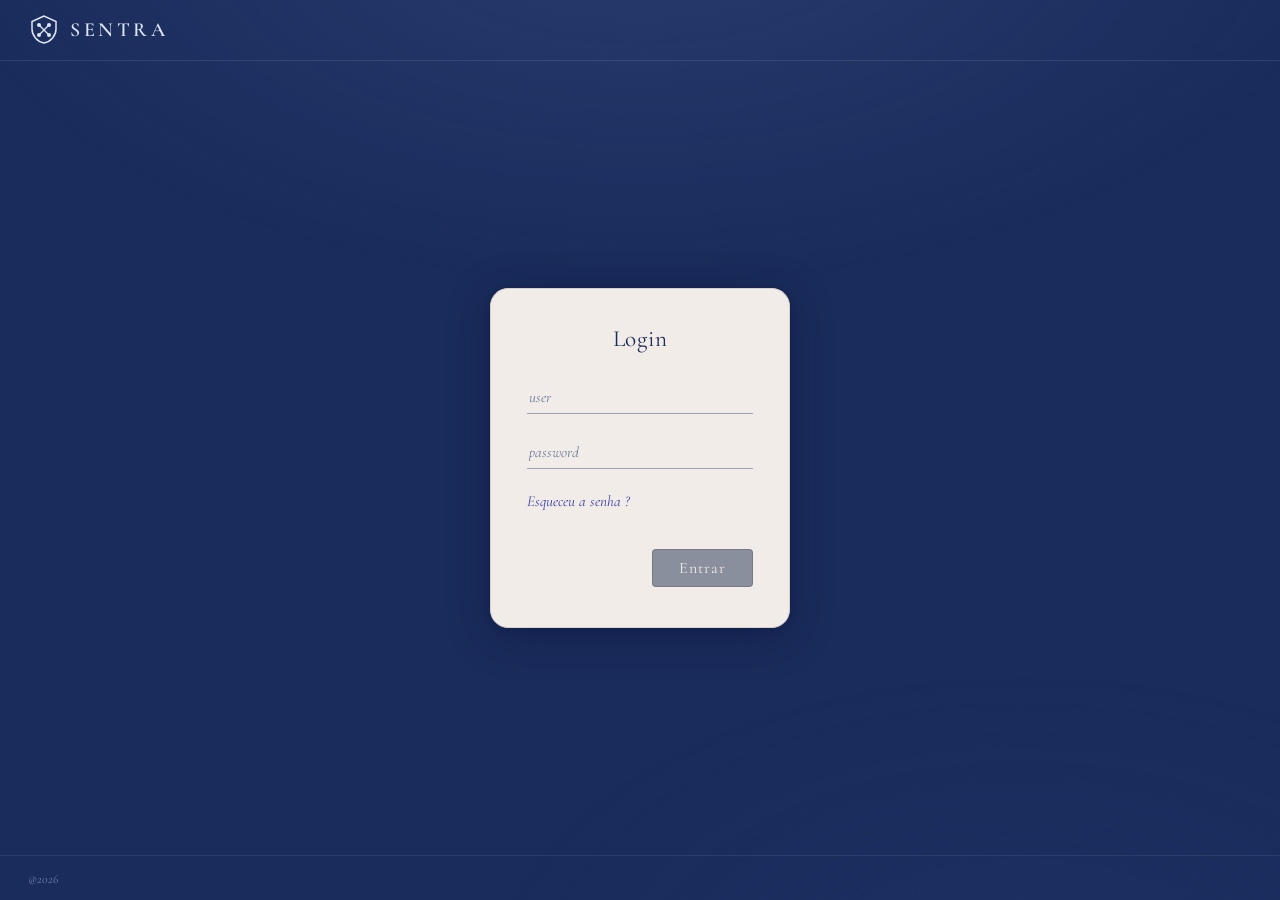
==== src/admin/interface/web/static/index.html @ a39370e8 "fix front wiring" ====
<!DOCTYPE html>
<html lang="pt-BR">
<head>
  <meta charset="UTF-8" />
  <meta name="viewport" content="width=device-width, initial-scale=1.0" />
  <title>SENTRA – Login</title>
  <link rel="stylesheet" href="css/style.css" />
</head>
<body>

  <header>
    <svg class="logo-icon" viewBox="0 0 32 32" fill="none" xmlns="http://www.w3.org/2000/svg">
      <path d="M16 2L4 7.5V15c0 6.5 5.1 12.6 12 14 6.9-1.4 12-7.5 12-14V7.5L16 2z"
            fill="none" stroke="#dce4f5" stroke-width="1.5"/>
      <line x1="11" y1="11" x2="21" y2="21" stroke="#dce4f5" stroke-width="1.4" stroke-linecap="round"/>
      <line x1="21" y1="11" x2="11" y2="21" stroke="#dce4f5" stroke-width="1.4" stroke-linecap="round"/>
      <circle cx="11" cy="11" r="2" fill="#dce4f5"/>
      <circle cx="21" cy="11" r="2" fill="#dce4f5"/>
      <circle cx="11" cy="21" r="2" fill="#dce4f5"/>
      <circle cx="21" cy="21" r="2" fill="#dce4f5"/>
    </svg>
    <span class="logo-text">Sentra</span>
  </header>

  <main>
    <div class="card">
      <h1 class="card-title">Login</h1>

      <div class="field">
        <input
          type="text"
          id="login-user"
          placeholder="user"
          autocomplete="username"
        />
      </div>

      <div class="field">
        <input
          type="password"
          id="login-pass"
          placeholder="password"
          autocomplete="current-password"
        />
      </div>

      <div class="link-row">
        <a href="forgot-password.html">Esqueceu a senha ?</a>
      </div>

      <p class="msg" id="login-msg"></p>

      <button class="btn" onclick="handleLogin()">Entrar</button>
    </div>
  </main>

  <footer>
    <span>@2026</span>
  </footer>

  <script src="js/login.js"></script>
</body>
</html>
---- src/admin/interface/web/static/css/style.css ----
/* ============================================================
   SENTRA – Estilos Globais de Autenticação
   ============================================================ */

@import url('https://fonts.googleapis.com/css2?family=Cormorant+Garamond:ital,wght@0,300;0,400;0,500;0,600;1,300;1,400&display=swap');

/* ── Variáveis ── */
:root {
  --navy:        #1a2c5b;
  --navy-dark:   #152348;
  --card-bg:     #f2ece8;
  --card-border: #d8cfc9;
  --text-main:   #1a2c5b;
  --text-muted:  #6b7a9a;
  --text-link:   #3a3fa8;
  --input-line:  #9aa3bb;
  --btn-bg:      #8a8f9e;
  --btn-hover:   #6b7080;
  --btn-text:    #f2ece8;
  --error:       #b94040;
  --success:     #3a7a50;
}

/* ── Reset ── */
*,
*::before,
*::after {
  box-sizing: border-box;
  margin: 0;
  padding: 0;
}

/* ── Body ── */
body {
  font-family: 'Cormorant Garamond', Georgia, serif;
  background-color: var(--navy);
  min-height: 100vh;
  display: flex;
  flex-direction: column;
  overflow: hidden;
}

body::before {
  content: '';
  position: fixed;
  inset: 0;
  background-image:
    radial-gradient(ellipse 80% 60% at 50% -10%, rgba(100,130,200,0.18) 0%, transparent 70%),
    radial-gradient(ellipse 60% 50% at 80% 110%, rgba(30,60,120,0.25) 0%, transparent 70%);
  pointer-events: none;
  z-index: 0;
}

/* ── Header ── */
header {
  position: relative;
  z-index: 10;
  display: flex;
  align-items: center;
  gap: 10px;
  padding: 14px 28px;
  border-bottom: 1px solid rgba(255, 255, 255, 0.10);
}

.logo-icon {
  width: 32px;
  height: 32px;
}

.logo-text {
  font-family: 'Cormorant Garamond', serif;
  font-weight: 600;
  font-size: 1.25rem;
  letter-spacing: 0.18em;
  color: #dce4f5;
  text-transform: uppercase;
}

/* ── Main ── */
main {
  position: relative;
  z-index: 10;
  flex: 1;
  display: flex;
  align-items: center;
  justify-content: center;
  padding: 40px 20px;
}

/* ── Card ── */
.card {
  background: var(--card-bg);
  border: 1px solid var(--card-border);
  border-radius: 18px;
  padding: 36px 36px 40px;
  width: 100%;
  max-width: 300px;
  box-shadow:
    0 8px 40px rgba(10, 20, 60, 0.45),
    0 2px 8px rgba(10, 20, 60, 0.20);
  animation: cardIn 0.45s cubic-bezier(0.22, 0.68, 0, 1.2) both;
}

@keyframes cardIn {
  from {
    opacity: 0;
    transform: translateY(18px) scale(0.97);
  }
  to {
    opacity: 1;
    transform: translateY(0) scale(1);
  }
}

/* ── Card título ── */
.card-title {
  font-family: 'Cormorant Garamond', serif;
  font-weight: 400;
  font-size: 1.45rem;
  color: var(--text-main);
  text-align: center;
  margin-bottom: 28px;
  letter-spacing: 0.03em;
}

/* ── Campos ── */
.field {
  margin-bottom: 22px;
}

.field input {
  width: 100%;
  background: transparent;
  border: none;
  border-bottom: 1px solid var(--input-line);
  padding: 6px 2px;
  font-family: 'Cormorant Garamond', serif;
  font-size: 1rem;
  color: var(--text-main);
  outline: none;
  transition: border-color 0.2s;
}

.field input::placeholder {
  color: var(--text-muted);
  font-style: italic;
  font-size: 0.95rem;
}

.field input:focus {
  border-bottom-color: var(--navy);
}

/* ── Botão ── */
.btn {
  display: block;
  margin: 10px 0 0 auto;
  padding: 8px 26px;
  background: var(--btn-bg);
  color: var(--btn-text);
  border: 1px solid rgba(0, 0, 0, 0.15);
  border-radius: 4px;
  font-family: 'Cormorant Garamond', serif;
  font-size: 1rem;
  font-weight: 400;
  letter-spacing: 0.06em;
  cursor: pointer;
  transition: background 0.2s, transform 0.15s;
}

.btn:hover {
  background: var(--btn-hover);
  transform: translateY(-1px);
}

.btn:active {
  transform: translateY(0);
}

/* ── Links ── */
.link-row {
  margin-top: 14px;
}

.link-row a {
  font-family: 'Cormorant Garamond', serif;
  font-size: 0.95rem;
  color: var(--text-link);
  text-decoration: none;
  font-style: italic;
  transition: opacity 0.2s;
}

.link-row a:hover {
  opacity: 0.75;
  text-decoration: underline;
}

/* ── Mensagens de feedback ── */
.msg {
  font-size: 0.85rem;
  margin-top: 10px;
  text-align: center;
  min-height: 18px;
  font-style: italic;
}

.msg.error {
  color: var(--error);
}

.msg.success {
  color: var(--success);
}

/* ── Footer ── */
footer {
  position: relative;
  z-index: 10;
  padding: 12px 28px;
  border-top: 1px solid rgba(255, 255, 255, 0.08);
  text-align: left;
}

footer span {
  font-family: 'Cormorant Garamond', serif;
  font-size: 0.8rem;
  color: rgba(180, 195, 230, 0.55);
  font-style: italic;
}
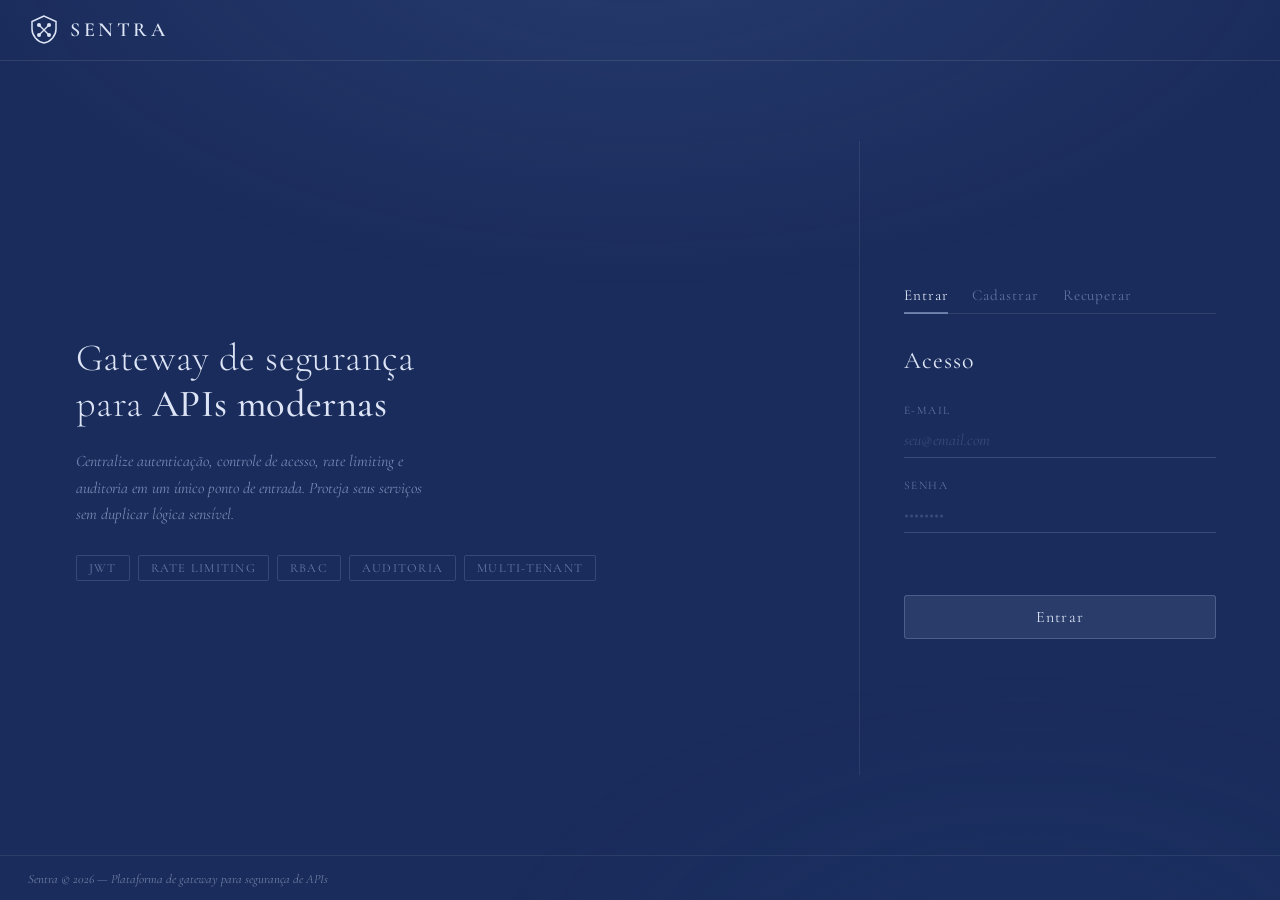
==== commit 3d114905: "wip: Refatora geral e wiring front-end - Ainda problemática em função das mudanças recentes." ====
--- a/src/admin/interface/web/static/index.html
+++ b/src/admin/interface/web/static/index.html
@@ -3,8 +3,253 @@
 <head>
   <meta charset="UTF-8" />
   <meta name="viewport" content="width=device-width, initial-scale=1.0" />
-  <title>SENTRA – Login</title>
+  <title>SENTRA – Gateway de Segurança</title>
   <link rel="stylesheet" href="css/style.css" />
+  <style>
+    /* override do overflow: hidden do style.css para o layout de dois painéis */
+    body {
+      overflow-x: hidden;
+      overflow-y: auto;
+    }
+
+    /* ── Landing layout ── */
+    .landing {
+      display: flex;
+      flex: 1;
+      align-items: stretch;
+      position: relative;
+      z-index: 10;
+      min-height: 0;
+    }
+
+    .landing-brand {
+      flex: 1;
+      display: flex;
+      flex-direction: column;
+      justify-content: center;
+      padding: 60px 56px;
+      gap: 20px;
+    }
+
+    .brand-tagline {
+      font-size: 2.4rem;
+      font-weight: 300;
+      color: #dce4f5;
+      line-height: 1.22;
+      letter-spacing: 0.01em;
+      max-width: 420px;
+    }
+
+    .brand-tagline strong { font-weight: 500; }
+
+    .brand-desc {
+      font-size: 1rem;
+      color: rgba(180, 200, 240, 0.6);
+      line-height: 1.65;
+      max-width: 360px;
+      font-style: italic;
+    }
+
+    .brand-pills {
+      display: flex;
+      flex-wrap: wrap;
+      gap: 8px;
+      margin-top: 8px;
+    }
+
+    .pill {
+      font-size: 0.78rem;
+      letter-spacing: 0.1em;
+      text-transform: uppercase;
+      color: rgba(180, 200, 240, 0.5);
+      border: 1px solid rgba(180, 200, 240, 0.18);
+      border-radius: 2px;
+      padding: 4px 12px;
+    }
+
+    .landing-divider {
+      width: 1px;
+      background: rgba(255,255,255,0.08);
+      align-self: stretch;
+      margin: 40px 0;
+    }
+
+    .landing-panel {
+      width: 400px;
+      flex-shrink: 0;
+      display: flex;
+      flex-direction: column;
+      justify-content: center;
+      padding: 48px 44px;
+      overflow-y: auto;
+    }
+
+    /* ── Auth tabs ── */
+    .auth-tabs {
+      display: flex;
+      gap: 0;
+      margin-bottom: 32px;
+      border-bottom: 1px solid rgba(255,255,255,0.1);
+    }
+
+    .auth-tab {
+      font-family: 'Cormorant Garamond', serif;
+      font-size: 0.95rem;
+      letter-spacing: 0.06em;
+      color: rgba(180, 200, 240, 0.45);
+      background: none;
+      border: none;
+      padding: 8px 0;
+      margin-right: 24px;
+      cursor: pointer;
+      border-bottom: 2px solid transparent;
+      margin-bottom: -1px;
+      transition: color 0.2s, border-color 0.2s;
+    }
+
+    .auth-tab.active {
+      color: #dce4f5;
+      border-bottom-color: rgba(180, 200, 240, 0.5);
+    }
+
+    .auth-tab:hover:not(.active) { color: rgba(180, 200, 240, 0.7); }
+
+    /* ── Auth panels ── */
+    .auth-panel { display: none; }
+
+    .auth-panel.active {
+      display: block;
+      animation: panelIn 0.3s ease both;
+    }
+
+    @keyframes panelIn {
+      from { opacity: 0; transform: translateY(8px); }
+      to   { opacity: 1; transform: translateY(0); }
+    }
+
+    .panel-title {
+      font-size: 1.5rem;
+      font-weight: 400;
+      color: #dce4f5;
+      letter-spacing: 0.04em;
+      margin-bottom: 28px;
+    }
+
+    /* ── Form fields ── */
+    .auth-field { margin-bottom: 20px; }
+
+    .auth-field label {
+      display: block;
+      font-size: 0.72rem;
+      letter-spacing: 0.12em;
+      text-transform: uppercase;
+      color: rgba(180, 200, 240, 0.45);
+      margin-bottom: 6px;
+    }
+
+    .auth-field input {
+      width: 100%;
+      background: transparent;
+      border: none;
+      border-bottom: 1px solid rgba(180, 200, 240, 0.2);
+      padding: 7px 0;
+      font-family: 'Cormorant Garamond', serif;
+      font-size: 1rem;
+      color: #dce4f5;
+      outline: none;
+      transition: border-color 0.2s;
+    }
+
+    .auth-field input::placeholder {
+      color: rgba(180, 200, 240, 0.2);
+      font-style: italic;
+    }
+
+    .auth-field input:focus { border-bottom-color: rgba(180, 200, 240, 0.55); }
+
+    .field-group-label {
+      font-size: 0.68rem;
+      letter-spacing: 0.1em;
+      text-transform: uppercase;
+      color: rgba(180, 200, 240, 0.3);
+      margin: 20px 0 12px;
+      padding-bottom: 6px;
+      border-bottom: 1px solid rgba(255,255,255,0.06);
+    }
+
+    /* ── Botão ── */
+    .auth-btn {
+      display: block;
+      width: 100%;
+      margin-top: 24px;
+      padding: 11px 20px;
+      background: rgba(180, 200, 240, 0.1);
+      color: #dce4f5;
+      border: 1px solid rgba(180, 200, 240, 0.25);
+      border-radius: 3px;
+      font-family: 'Cormorant Garamond', serif;
+      font-size: 1rem;
+      letter-spacing: 0.08em;
+      cursor: pointer;
+      transition: background 0.2s, border-color 0.2s;
+      text-align: center;
+    }
+
+    .auth-btn:hover {
+      background: rgba(180, 200, 240, 0.18);
+      border-color: rgba(180, 200, 240, 0.4);
+    }
+
+    .auth-btn:disabled { opacity: 0.4; cursor: not-allowed; }
+
+    /* ── Mensagens ── */
+    .auth-msg {
+      font-size: 0.83rem;
+      font-style: italic;
+      text-align: center;
+      margin-top: 14px;
+      min-height: 18px;
+      color: transparent;
+      transition: color 0.2s;
+    }
+
+    .auth-msg.error   { color: #c87070; }
+    .auth-msg.success { color: #6abf8a; }
+
+    .auth-note {
+      font-size: 0.82rem;
+      font-style: italic;
+      color: rgba(180, 200, 240, 0.35);
+      text-align: center;
+      margin-top: 16px;
+      line-height: 1.5;
+    }
+
+    .auth-note button {
+      background: none;
+      border: none;
+      color: rgba(180, 200, 240, 0.6);
+      font-family: inherit;
+      font-size: inherit;
+      font-style: inherit;
+      cursor: pointer;
+      text-decoration: underline;
+      text-underline-offset: 3px;
+      padding: 0;
+      transition: color 0.2s;
+    }
+
+    .auth-note button:hover { color: #dce4f5; }
+
+    /* ── Responsivo ── */
+    @media (max-width: 720px) {
+      .landing { flex-direction: column; }
+      .landing-brand { padding: 36px 28px 20px; }
+      .brand-tagline { font-size: 1.8rem; }
+      .landing-divider { display: none; }
+      .landing-panel { width: 100%; padding: 28px 28px 48px; }
+    }
+  </style>
 </head>
 <body>
 
@@ -22,42 +267,308 @@
     <span class="logo-text">Sentra</span>
   </header>
 
-  <main>
-    <div class="card">
-      <h1 class="card-title">Login</h1>
-
-      <div class="field">
-        <input
-          type="text"
-          id="login-user"
-          placeholder="user"
-          autocomplete="username"
-        />
+  <main class="landing">
+
+    <!-- Identidade -->
+    <div class="landing-brand">
+      <p class="brand-tagline">
+        Gateway de segurança<br>para <strong>APIs modernas</strong>
+      </p>
+      <p class="brand-desc">
+        Centralize autenticação, controle de acesso, rate limiting
+        e auditoria em um único ponto de entrada. Proteja seus
+        serviços sem duplicar lógica sensível.
+      </p>
+      <div class="brand-pills">
+        <span class="pill">JWT</span>
+        <span class="pill">Rate Limiting</span>
+        <span class="pill">RBAC</span>
+        <span class="pill">Auditoria</span>
+        <span class="pill">Multi-tenant</span>
       </div>
-
-      <div class="field">
-        <input
-          type="password"
-          id="login-pass"
-          placeholder="password"
-          autocomplete="current-password"
-        />
+    </div>
+
+    <div class="landing-divider"></div>
+
+    <!-- Painel de auth -->
+    <div class="landing-panel">
+
+      <div class="auth-tabs">
+        <button class="auth-tab active" id="tab-login"    onclick="showTab('login')">Entrar</button>
+        <button class="auth-tab"        id="tab-register" onclick="showTab('register')">Cadastrar</button>
+        <button class="auth-tab"        id="tab-forgot"   onclick="showTab('forgot')">Recuperar</button>
       </div>
 
-      <div class="link-row">
-        <a href="forgot-password.html">Esqueceu a senha ?</a>
+      <!-- LOGIN -->
+      <div class="auth-panel active" id="panel-login">
+        <h2 class="panel-title">Acesso</h2>
+
+        <div class="auth-field">
+          <label for="login-email">E-mail</label>
+          <input type="email" id="login-email" placeholder="seu@email.com" autocomplete="email" />
+        </div>
+
+        <div class="auth-field">
+          <label for="login-pass">Senha</label>
+          <input type="password" id="login-pass" placeholder="••••••••" autocomplete="current-password" />
+        </div>
+
+        <p class="auth-msg" id="login-msg"></p>
+        <button class="auth-btn" id="login-btn" onclick="handleLogin()">Entrar</button>
       </div>
 
-      <p class="msg" id="login-msg"></p>
-
-      <button class="btn" onclick="handleLogin()">Entrar</button>
+      <!-- CADASTRO -->
+      <div class="auth-panel" id="panel-register">
+        <h2 class="panel-title">Nova conta</h2>
+
+        <div class="auth-field">
+          <label for="reg-email">E-mail</label>
+          <input type="email" id="reg-email" placeholder="seu@empresa.com" autocomplete="email" />
+        </div>
+
+        <div class="auth-field">
+          <label for="reg-pass">Senha</label>
+          <input type="password" id="reg-pass" placeholder="mínimo 8 caracteres" autocomplete="new-password" />
+        </div>
+
+        <div class="auth-field">
+          <label for="reg-confirm">Confirmar senha</label>
+          <input type="password" id="reg-confirm" placeholder="repita a senha" autocomplete="new-password" />
+        </div>
+
+        <p class="field-group-label">Dados do tenant</p>
+
+        <div class="auth-field">
+          <label for="reg-company">Nome da empresa</label>
+          <input type="text" id="reg-company" placeholder="Empresa XYZ" />
+        </div>
+
+        <div class="auth-field">
+          <label for="reg-slug">Slug <span style="opacity:.5;text-transform:none;letter-spacing:0">(identificador único, sem espaços)</span></label>
+          <input type="text" id="reg-slug" placeholder="empresa-xyz" />
+        </div>
+
+        <p class="auth-msg" id="reg-msg"></p>
+        <button class="auth-btn" id="reg-btn" onclick="handleRegister()">Criar conta</button>
+
+        <p class="auth-note">
+          Cadastro cria uma conta de administrador com tenant próprio.<br>
+          Já tem conta? <button onclick="showTab('login')">Entrar</button>
+        </p>
+      </div>
+
+      <!-- RECUPERAR SENHA -->
+      <div class="auth-panel" id="panel-forgot">
+        <h2 class="panel-title">Recuperar acesso</h2>
+
+        <!-- Etapa 1: email -->
+        <div id="forgot-step1">
+          <div class="auth-field">
+            <label for="forgot-email">E-mail cadastrado</label>
+            <input type="email" id="forgot-email" placeholder="seu@email.com" autocomplete="email" />
+          </div>
+          <p class="auth-msg" id="forgot-msg"></p>
+          <button class="auth-btn" id="forgot-btn" onclick="handleForgot()">Enviar código</button>
+        </div>
+
+        <!-- Etapa 2: código + nova senha -->
+        <div id="forgot-step2" style="display:none">
+          <div class="auth-field">
+            <label for="reset-code">Código recebido por e-mail</label>
+            <input type="text" id="reset-code" placeholder="000000" autocomplete="one-time-code" />
+          </div>
+          <div class="auth-field">
+            <label for="reset-pass">Nova senha</label>
+            <input type="password" id="reset-pass" placeholder="mínimo 8 caracteres" autocomplete="new-password" />
+          </div>
+          <div class="auth-field">
+            <label for="reset-confirm">Confirmar nova senha</label>
+            <input type="password" id="reset-confirm" placeholder="repita a senha" autocomplete="new-password" />
+          </div>
+          <p class="auth-msg" id="reset-msg"></p>
+          <button class="auth-btn" id="reset-btn" onclick="handleReset()">Redefinir senha</button>
+          <p class="auth-note"><button onclick="showForgotStep(1)">← Reenviar código</button></p>
+        </div>
+      </div>
+
     </div>
   </main>
 
   <footer>
-    <span>@2026</span>
+    <span>Sentra &copy; 2026 &mdash; Plataforma de gateway para segurança de APIs</span>
   </footer>
 
-  <script src="js/login.js"></script>
+  <script type="module">
+    import { authApi, tenantsApi } from './js/api.js';
+
+    // ── Redireciona se já autenticado ──────────────────────────────────
+    if (sessionStorage.getItem('sentra_token')) {
+      const tenant = sessionStorage.getItem('sentra_tenant');
+      window.location.href = tenant ? '/dashboard.html' : '/tenant-select.html';
+    }
+
+    // ── Helpers ────────────────────────────────────────────────────────
+    function msg(id, text, type) {
+      const el = document.getElementById(id);
+      el.textContent = text;
+      el.className = 'auth-msg' + (type ? ' ' + type : '');
+    }
+
+    function setLoading(btnId, loading, label) {
+      const btn = document.getElementById(btnId);
+      btn.disabled = loading;
+      btn.textContent = loading ? 'Aguarde…' : label;
+    }
+
+    // ── Tabs ───────────────────────────────────────────────────────────
+    window.showTab = function(tab) {
+      document.querySelectorAll('.auth-tab').forEach(t => t.classList.remove('active'));
+      document.querySelectorAll('.auth-panel').forEach(p => p.classList.remove('active'));
+      document.getElementById('tab-' + tab).classList.add('active');
+      document.getElementById('panel-' + tab).classList.add('active');
+    };
+
+    window.showForgotStep = function(step) {
+      document.getElementById('forgot-step1').style.display = step === 1 ? 'block' : 'none';
+      document.getElementById('forgot-step2').style.display = step === 2 ? 'block' : 'none';
+    };
+
+    // ── Login ──────────────────────────────────────────────────────────
+    window.handleLogin = async function() {
+      const email = document.getElementById('login-email').value.trim();
+      const pass  = document.getElementById('login-pass').value;
+      msg('login-msg', '', '');
+
+      if (!email || !pass) { msg('login-msg', 'Preencha e-mail e senha.', 'error'); return; }
+
+      setLoading('login-btn', true, 'Entrar');
+      try {
+        const { access_token } = await authApi.login(email, pass);
+        sessionStorage.setItem('sentra_token', access_token);
+
+        const me = await authApi.me();
+        if (me.tenant_id) {
+          sessionStorage.setItem('sentra_tenant', JSON.stringify({ id: me.tenant_id }));
+          window.location.href = '/dashboard.html';
+        } else {
+          // superuser: sem tenant fixo
+          window.location.href = '/tenant-select.html';
+        }
+      } catch (err) {
+        msg('login-msg', err.detail || 'Credenciais inválidas.', 'error');
+        setLoading('login-btn', false, 'Entrar');
+      }
+    };
+
+    document.getElementById('login-pass').addEventListener('keydown', e => {
+      if (e.key === 'Enter') handleLogin();
+    });
+
+    // ── Auto-slug no cadastro ──────────────────────────────────────────
+    document.getElementById('reg-company').addEventListener('input', e => {
+      const slugEl = document.getElementById('reg-slug');
+      // só preenche automaticamente se ainda não foi editado manualmente
+      if (!slugEl.dataset.edited) {
+        slugEl.value = e.target.value
+          .toLowerCase()
+          .normalize('NFD').replace(/[\u0300-\u036f]/g, '')
+          .replace(/[^a-z0-9]+/g, '-')
+          .replace(/^-|-$/g, '');
+      }
+    });
+
+    document.getElementById('reg-slug').addEventListener('input', e => {
+      e.target.dataset.edited = '1';
+      // sanitiza em tempo real
+      e.target.value = e.target.value
+        .toLowerCase()
+        .replace(/[^a-z0-9-]/g, '-');
+    });
+
+    // ── Cadastro ───────────────────────────────────────────────────────
+    window.handleRegister = async function() {
+      const email   = document.getElementById('reg-email').value.trim();
+      const pass    = document.getElementById('reg-pass').value;
+      const confirm = document.getElementById('reg-confirm').value;
+      const company = document.getElementById('reg-company').value.trim();
+      const slug    = document.getElementById('reg-slug').value.trim();
+      msg('reg-msg', '', '');
+
+      if (!email || !pass || !company || !slug) {
+        msg('reg-msg', 'Preencha todos os campos.', 'error'); return;
+      }
+      if (pass !== confirm) {
+        msg('reg-msg', 'As senhas não coincidem.', 'error'); return;
+      }
+      if (pass.length < 8) {
+        msg('reg-msg', 'Senha deve ter ao menos 8 caracteres.', 'error'); return;
+      }
+
+      setLoading('reg-btn', true, 'Criando conta…');
+      try {
+        // 1. Cria usuário (sem tenant ainda)
+        const data = await authApi.register(email, pass);
+        sessionStorage.setItem('sentra_token', data.access_token);
+
+        // 2. Cria tenant com o token recém-obtido
+        msg('reg-msg', 'Usuário criado. Configurando tenant…', '');
+        const tenant = await tenantsApi.create({ name: company, slug });
+
+        // 3. Salva contexto e redireciona
+        sessionStorage.setItem('sentra_tenant', JSON.stringify({
+          id: tenant.id,
+          name: tenant.name,
+          slug: tenant.slug,
+        }));
+
+        msg('reg-msg', 'Conta criada! Redirecionando…', 'success');
+        setTimeout(() => window.location.href = '/dashboard.html', 900);
+      } catch (err) {
+        msg('reg-msg', err.detail || 'Erro ao criar conta.', 'error');
+        setLoading('reg-btn', false, 'Criar conta');
+      }
+    };
+
+    // ── Esqueci a senha ────────────────────────────────────────────────
+    let _forgotEmail = '';
+
+    window.handleForgot = async function() {
+      const email = document.getElementById('forgot-email').value.trim();
+      msg('forgot-msg', '', '');
+      if (!email) { msg('forgot-msg', 'Informe o e-mail cadastrado.', 'error'); return; }
+
+      setLoading('forgot-btn', true, 'Enviando…');
+      try {
+        await authApi.forgotPassword(email);
+        _forgotEmail = email;
+        msg('forgot-msg', 'Código enviado. Verifique seu e-mail.', 'success');
+        setTimeout(() => showForgotStep(2), 1200);
+      } catch (err) {
+        msg('forgot-msg', err.detail || 'Erro ao enviar código.', 'error');
+        setLoading('forgot-btn', false, 'Enviar código');
+      }
+    };
+
+    window.handleReset = async function() {
+      const code    = document.getElementById('reset-code').value.trim();
+      const pass    = document.getElementById('reset-pass').value;
+      const confirm = document.getElementById('reset-confirm').value;
+      msg('reset-msg', '', '');
+
+      if (!code || !pass) { msg('reset-msg', 'Preencha o código e a nova senha.', 'error'); return; }
+      if (pass !== confirm) { msg('reset-msg', 'As senhas não coincidem.', 'error'); return; }
+
+      setLoading('reset-btn', true, 'Redefinindo…');
+      try {
+        await authApi.resetPassword(_forgotEmail, code, pass);
+        msg('reset-msg', 'Senha redefinida. Redirecionando…', 'success');
+        setTimeout(() => { showTab('login'); showForgotStep(1); }, 1500);
+      } catch (err) {
+        msg('reset-msg', err.detail || 'Código inválido ou expirado.', 'error');
+        setLoading('reset-btn', false, 'Redefinir senha');
+      }
+    };
+  </script>
+
 </body>
 </html>
--- a/src/admin/interface/web/static/css/style.css
+++ b/src/admin/interface/web/static/css/style.css
@@ -228,3 +228,16 @@
   color: rgba(180, 195, 230, 0.55);
   font-style: italic;
 }
+
+.message {
+  margin-top: 12px;
+  font-size: 14px;
+}
+
+.message.error {
+  color: #ff5f5f;
+}
+
+.message.success {
+  color: #4ad295;
+}
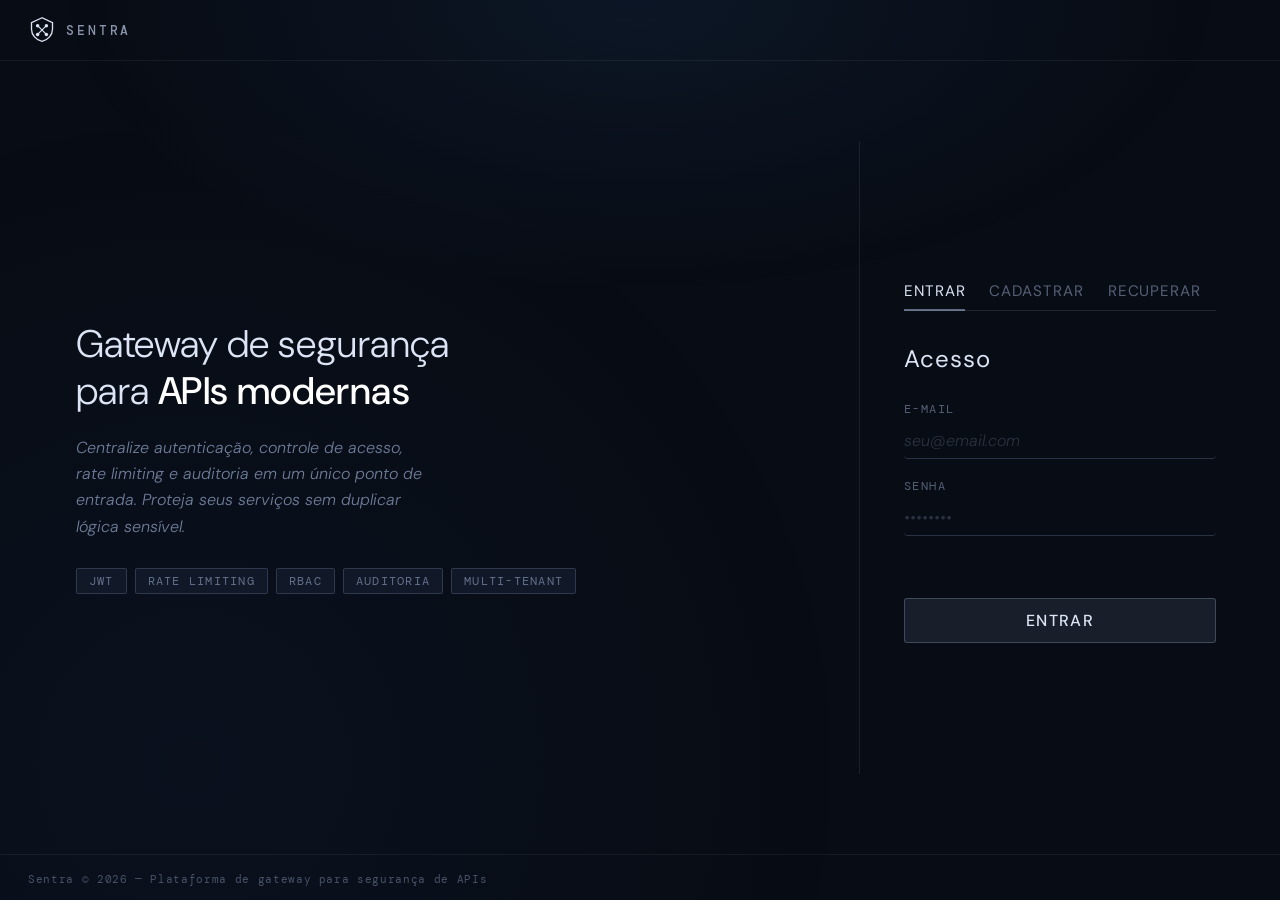
==== commit 5561136a: "feat: Refatora e wiring backend - Agora funcional end-to-end" ====
--- a/src/admin/interface/web/static/index.html
+++ b/src/admin/interface/web/static/index.html
@@ -93,7 +93,7 @@
     }
 
     .auth-tab {
-      font-family: 'Cormorant Garamond', serif;
+      font-family: var(--sans);
       font-size: 0.95rem;
       letter-spacing: 0.06em;
       color: rgba(180, 200, 240, 0.45);
@@ -153,7 +153,7 @@
       border: none;
       border-bottom: 1px solid rgba(180, 200, 240, 0.2);
       padding: 7px 0;
-      font-family: 'Cormorant Garamond', serif;
+      font-family: var(--sans);
       font-size: 1rem;
       color: #dce4f5;
       outline: none;
@@ -171,10 +171,10 @@
       font-size: 0.68rem;
       letter-spacing: 0.1em;
       text-transform: uppercase;
-      color: rgba(180, 200, 240, 0.3);
+      color: var(--text-dim);
       margin: 20px 0 12px;
       padding-bottom: 6px;
-      border-bottom: 1px solid rgba(255,255,255,0.06);
+      border-bottom: 1px solid var(--border);
     }
 
     /* ── Botão ── */
@@ -187,7 +187,7 @@
       color: #dce4f5;
       border: 1px solid rgba(180, 200, 240, 0.25);
       border-radius: 3px;
-      font-family: 'Cormorant Garamond', serif;
+      font-family: var(--sans);
       font-size: 1rem;
       letter-spacing: 0.08em;
       cursor: pointer;
--- a/src/admin/interface/web/static/css/style.css
+++ b/src/admin/interface/web/static/css/style.css
@@ -1,52 +1,65 @@
 /* ============================================================
-   SENTRA – Estilos Globais de Autenticação
+   SENTRA — Auth Screens
+   Fontes: DM Sans (UI) + DM Mono (labels/code)
+   Estética: security tooling — escuro, preciso, sem floreios
    ============================================================ */
 
-@import url('https://fonts.googleapis.com/css2?family=Cormorant+Garamond:ital,wght@0,300;0,400;0,500;0,600;1,300;1,400&display=swap');
-
-/* ── Variáveis ── */
+@import url('https://fonts.googleapis.com/css2?family=DM+Sans:ital,opsz,wght@0,9..40,300;0,9..40,400;0,9..40,500;1,9..40,300&family=DM+Mono:wght@300;400;500&display=swap');
+
+/* ── Tokens ── */
 :root {
-  --navy:        #1a2c5b;
-  --navy-dark:   #152348;
-  --card-bg:     #f2ece8;
-  --card-border: #d8cfc9;
-  --text-main:   #1a2c5b;
-  --text-muted:  #6b7a9a;
-  --text-link:   #3a3fa8;
-  --input-line:  #9aa3bb;
-  --btn-bg:      #8a8f9e;
-  --btn-hover:   #6b7080;
-  --btn-text:    #f2ece8;
-  --error:       #b94040;
-  --success:     #3a7a50;
+  --bg:           #080c14;
+  --bg-2:         #0d1220;
+  --surface:      #111827;
+  --surface-2:    #161f30;
+  --border:       rgba(255,255,255,0.06);
+  --border-hi:    rgba(255,255,255,0.12);
+
+  --text-primary: #e8ecf4;
+  --text-secondary:#8a94aa;
+  --text-dim:     #4a5268;
+
+  --accent:       #3b7dd8;
+  --accent-glow:  rgba(59,125,216,0.18);
+  --accent-hi:    #5b9aef;
+
+  --ok:           #22c55e;
+  --err:          #ef4444;
+  --ok-dim:       rgba(34,197,94,0.12);
+  --err-dim:      rgba(239,68,68,0.12);
+
+  --sans: 'DM Sans', system-ui, sans-serif;
+  --mono: 'DM Mono', 'Fira Code', monospace;
+
+  --radius-sm: 4px;
+  --radius:    8px;
+  --radius-lg: 12px;
 }
 
 /* ── Reset ── */
-*,
-*::before,
-*::after {
-  box-sizing: border-box;
-  margin: 0;
-  padding: 0;
-}
+*, *::before, *::after { box-sizing: border-box; margin: 0; padding: 0; }
 
 /* ── Body ── */
 body {
-  font-family: 'Cormorant Garamond', Georgia, serif;
-  background-color: var(--navy);
+  font-family: var(--sans);
+  background: var(--bg);
+  color: var(--text-primary);
   min-height: 100vh;
   display: flex;
   flex-direction: column;
-  overflow: hidden;
-}
-
+  overflow-x: hidden;
+  overflow-y: auto;
+  -webkit-font-smoothing: antialiased;
+}
+
+/* Grid de pontos de fundo */
 body::before {
   content: '';
   position: fixed;
   inset: 0;
   background-image:
-    radial-gradient(ellipse 80% 60% at 50% -10%, rgba(100,130,200,0.18) 0%, transparent 70%),
-    radial-gradient(ellipse 60% 50% at 80% 110%, rgba(30,60,120,0.25) 0%, transparent 70%);
+    radial-gradient(ellipse 70% 50% at 50% 0%, rgba(59,125,216,0.09) 0%, transparent 65%),
+    radial-gradient(circle at 15% 85%, rgba(59,125,216,0.05) 0%, transparent 50%);
   pointer-events: none;
   z-index: 0;
 }
@@ -58,21 +71,18 @@
   display: flex;
   align-items: center;
   gap: 10px;
-  padding: 14px 28px;
-  border-bottom: 1px solid rgba(255, 255, 255, 0.10);
-}
-
-.logo-icon {
-  width: 32px;
-  height: 32px;
-}
+  padding: 16px 28px;
+  border-bottom: 1px solid var(--border);
+}
+
+.logo-icon { width: 28px; height: 28px; }
 
 .logo-text {
-  font-family: 'Cormorant Garamond', serif;
-  font-weight: 600;
-  font-size: 1.25rem;
-  letter-spacing: 0.18em;
-  color: #dce4f5;
+  font-family: var(--mono);
+  font-weight: 500;
+  font-size: 0.82rem;
+  letter-spacing: 0.22em;
+  color: var(--text-secondary);
   text-transform: uppercase;
 }
 
@@ -87,157 +97,261 @@
   padding: 40px 20px;
 }
 
-/* ── Card ── */
-.card {
-  background: var(--card-bg);
-  border: 1px solid var(--card-border);
-  border-radius: 18px;
-  padding: 36px 36px 40px;
+/* ── Landing ── */
+.landing {
+  display: flex;
+  flex: 1;
+  align-items: stretch;
+  position: relative;
+  z-index: 10;
+  min-height: 0;
+}
+
+.landing-brand {
+  flex: 1;
+  display: flex;
+  flex-direction: column;
+  justify-content: center;
+  padding: 60px 64px;
+  gap: 24px;
+}
+
+.brand-tagline {
+  font-size: 2.2rem;
+  font-weight: 300;
+  color: var(--text-primary);
+  line-height: 1.25;
+  letter-spacing: -0.01em;
+  max-width: 400px;
+}
+
+.brand-tagline strong {
+  font-weight: 500;
+  color: #fff;
+}
+
+.brand-desc {
+  font-size: 0.9rem;
+  color: var(--text-secondary);
+  line-height: 1.7;
+  max-width: 340px;
+  font-weight: 300;
+}
+
+.brand-pills {
+  display: flex;
+  flex-wrap: wrap;
+  gap: 6px;
+  margin-top: 4px;
+}
+
+.pill {
+  font-family: var(--mono);
+  font-size: 0.68rem;
+  letter-spacing: 0.1em;
+  text-transform: uppercase;
+  color: var(--text-dim);
+  border: 1px solid var(--border-hi);
+  border-radius: 2px;
+  padding: 3px 10px;
+  background: var(--surface);
+}
+
+.landing-divider {
+  width: 1px;
+  background: var(--border);
+  align-self: stretch;
+  margin: 48px 0;
+}
+
+.landing-panel {
+  width: 400px;
+  flex-shrink: 0;
+  display: flex;
+  flex-direction: column;
+  justify-content: center;
+  padding: 52px 48px;
+  overflow-y: auto;
+}
+
+/* ── Auth tabs ── */
+.auth-tabs {
+  display: flex;
+  gap: 0;
+  margin-bottom: 36px;
+  border-bottom: 1px solid var(--border);
+}
+
+.auth-tab {
+  font-family: var(--mono);
+  font-size: 0.72rem;
+  letter-spacing: 0.1em;
+  text-transform: uppercase;
+  color: var(--text-dim);
+  background: none;
+  border: none;
+  padding: 8px 0;
+  margin-right: 24px;
+  cursor: pointer;
+  border-bottom: 1px solid transparent;
+  margin-bottom: -1px;
+  transition: color 0.2s, border-color 0.2s;
+}
+
+.auth-tab.active {
+  color: var(--accent-hi);
+  border-bottom-color: var(--accent);
+}
+
+.auth-tab:hover:not(.active) { color: var(--text-secondary); }
+
+/* ── Auth panels ── */
+.auth-panel { display: none; }
+.auth-panel.active {
+  display: block;
+  animation: panelIn 0.28s ease both;
+}
+
+@keyframes panelIn {
+  from { opacity: 0; transform: translateY(6px); }
+  to   { opacity: 1; transform: translateY(0); }
+}
+
+.panel-title {
+  font-size: 1.3rem;
+  font-weight: 400;
+  color: var(--text-primary);
+  letter-spacing: -0.01em;
+  margin-bottom: 28px;
+}
+
+/* ── Form fields ── */
+.auth-field { margin-bottom: 20px; }
+
+.auth-field label {
+  display: block;
+  font-family: var(--mono);
+  font-size: 0.65rem;
+  letter-spacing: 0.14em;
+  text-transform: uppercase;
+  color: var(--text-dim);
+  margin-bottom: 8px;
+}
+
+.auth-field input {
   width: 100%;
-  max-width: 300px;
-  box-shadow:
-    0 8px 40px rgba(10, 20, 60, 0.45),
-    0 2px 8px rgba(10, 20, 60, 0.20);
-  animation: cardIn 0.45s cubic-bezier(0.22, 0.68, 0, 1.2) both;
-}
-
-@keyframes cardIn {
-  from {
-    opacity: 0;
-    transform: translateY(18px) scale(0.97);
-  }
-  to {
-    opacity: 1;
-    transform: translateY(0) scale(1);
-  }
-}
-
-/* ── Card título ── */
-.card-title {
-  font-family: 'Cormorant Garamond', serif;
+  background: var(--surface);
+  border: 1px solid var(--border-hi);
+  border-radius: var(--radius-sm);
+  padding: 9px 12px;
+  font-family: var(--sans);
+  font-size: 0.9rem;
   font-weight: 400;
-  font-size: 1.45rem;
-  color: var(--text-main);
+  color: var(--text-primary);
+  outline: none;
+  transition: border-color 0.18s, background 0.18s;
+}
+
+.auth-field input::placeholder {
+  color: var(--text-dim);
+  font-weight: 300;
+}
+
+.auth-field input:focus {
+  border-color: var(--accent);
+  background: var(--surface-2);
+}
+
+.field-group-label {
+  font-family: var(--mono);
+  font-size: 0.62rem;
+  letter-spacing: 0.14em;
+  text-transform: uppercase;
+  color: var(--text-dim);
+  margin: 22px 0 14px;
+  padding-bottom: 8px;
+  border-bottom: 1px solid var(--border);
+}
+
+/* ── Botão ── */
+.auth-btn {
+  display: block;
+  width: 100%;
+  margin-top: 24px;
+  padding: 10px 20px;
+  background: var(--accent);
+  color: #fff;
+  border: none;
+  border-radius: var(--radius-sm);
+  font-family: var(--mono);
+  font-size: 0.72rem;
+  font-weight: 500;
+  letter-spacing: 0.1em;
+  text-transform: uppercase;
+  cursor: pointer;
+  transition: background 0.18s, opacity 0.18s;
   text-align: center;
-  margin-bottom: 28px;
-  letter-spacing: 0.03em;
-}
-
-/* ── Campos ── */
-.field {
-  margin-bottom: 22px;
-}
-
-.field input {
-  width: 100%;
-  background: transparent;
+}
+
+.auth-btn:hover { background: var(--accent-hi); }
+.auth-btn:disabled { opacity: 0.38; cursor: not-allowed; }
+
+/* ── Mensagens ── */
+.auth-msg {
+  font-family: var(--mono);
+  font-size: 0.75rem;
+  text-align: center;
+  margin-top: 14px;
+  min-height: 18px;
+  color: transparent;
+  transition: color 0.2s;
+  letter-spacing: 0.02em;
+}
+.auth-msg.error   { color: var(--err); }
+.auth-msg.success { color: var(--ok); }
+
+.auth-note {
+  font-size: 0.78rem;
+  color: var(--text-dim);
+  text-align: center;
+  margin-top: 16px;
+  line-height: 1.5;
+  font-weight: 300;
+}
+
+.auth-note button {
+  background: none;
   border: none;
-  border-bottom: 1px solid var(--input-line);
-  padding: 6px 2px;
-  font-family: 'Cormorant Garamond', serif;
-  font-size: 1rem;
-  color: var(--text-main);
-  outline: none;
-  transition: border-color 0.2s;
-}
-
-.field input::placeholder {
-  color: var(--text-muted);
-  font-style: italic;
-  font-size: 0.95rem;
-}
-
-.field input:focus {
-  border-bottom-color: var(--navy);
-}
-
-/* ── Botão ── */
-.btn {
-  display: block;
-  margin: 10px 0 0 auto;
-  padding: 8px 26px;
-  background: var(--btn-bg);
-  color: var(--btn-text);
-  border: 1px solid rgba(0, 0, 0, 0.15);
-  border-radius: 4px;
-  font-family: 'Cormorant Garamond', serif;
-  font-size: 1rem;
-  font-weight: 400;
-  letter-spacing: 0.06em;
+  color: var(--accent-hi);
+  font-family: inherit;
+  font-size: inherit;
   cursor: pointer;
-  transition: background 0.2s, transform 0.15s;
-}
-
-.btn:hover {
-  background: var(--btn-hover);
-  transform: translateY(-1px);
-}
-
-.btn:active {
-  transform: translateY(0);
-}
-
-/* ── Links ── */
-.link-row {
-  margin-top: 14px;
-}
-
-.link-row a {
-  font-family: 'Cormorant Garamond', serif;
-  font-size: 0.95rem;
-  color: var(--text-link);
-  text-decoration: none;
-  font-style: italic;
-  transition: opacity 0.2s;
-}
-
-.link-row a:hover {
-  opacity: 0.75;
-  text-decoration: underline;
-}
-
-/* ── Mensagens de feedback ── */
-.msg {
-  font-size: 0.85rem;
-  margin-top: 10px;
-  text-align: center;
-  min-height: 18px;
-  font-style: italic;
-}
-
-.msg.error {
-  color: var(--error);
-}
-
-.msg.success {
-  color: var(--success);
-}
+  padding: 0;
+  transition: color 0.2s;
+}
+
+.auth-note button:hover { color: #fff; }
 
 /* ── Footer ── */
 footer {
   position: relative;
   z-index: 10;
   padding: 12px 28px;
-  border-top: 1px solid rgba(255, 255, 255, 0.08);
-  text-align: left;
+  border-top: 1px solid var(--border);
 }
 
 footer span {
-  font-family: 'Cormorant Garamond', serif;
-  font-size: 0.8rem;
-  color: rgba(180, 195, 230, 0.55);
-  font-style: italic;
-}
-
-.message {
-  margin-top: 12px;
-  font-size: 14px;
-}
-
-.message.error {
-  color: #ff5f5f;
-}
-
-.message.success {
-  color: #4ad295;
-}
+  font-family: var(--mono);
+  font-size: 0.68rem;
+  color: var(--text-dim);
+  letter-spacing: 0.06em;
+}
+
+/* ── Responsivo ── */
+@media (max-width: 720px) {
+  .landing { flex-direction: column; }
+  .landing-brand { padding: 36px 28px 20px; }
+  .brand-tagline { font-size: 1.7rem; }
+  .landing-divider { display: none; }
+  .landing-panel { width: 100%; padding: 28px 28px 48px; }
+}
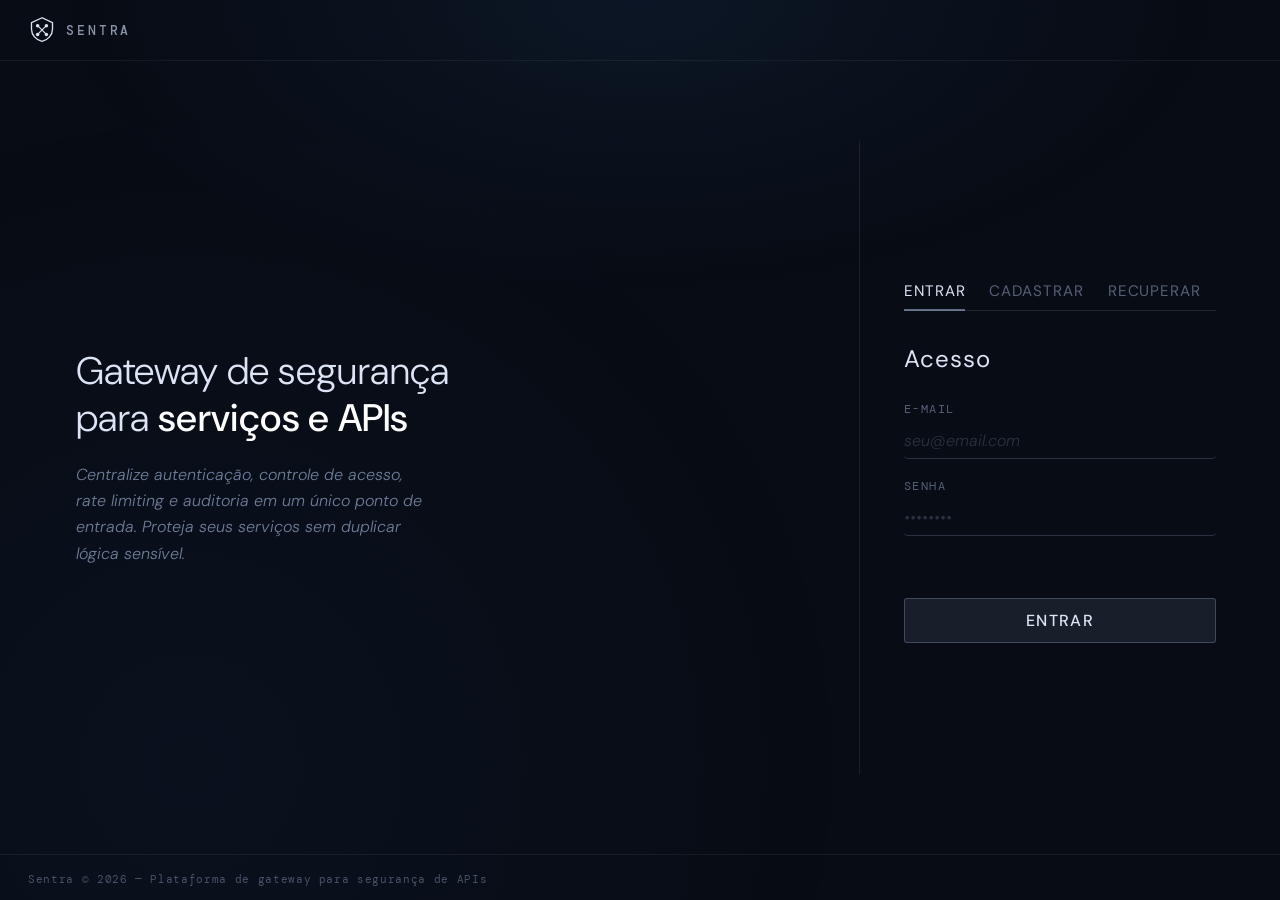
==== commit b69976a1: "wip: Refatora geral, cleanup, isolamento RBAC - Alteração no fluxo de cadastro ( agora tenant está d" ====
--- a/src/admin/interface/web/static/index.html
+++ b/src/admin/interface/web/static/index.html
@@ -272,20 +272,13 @@
     <!-- Identidade -->
     <div class="landing-brand">
       <p class="brand-tagline">
-        Gateway de segurança<br>para <strong>APIs modernas</strong>
+        Gateway de segurança<br>para <strong>serviços e APIs</strong>
       </p>
       <p class="brand-desc">
         Centralize autenticação, controle de acesso, rate limiting
         e auditoria em um único ponto de entrada. Proteja seus
         serviços sem duplicar lógica sensível.
       </p>
-      <div class="brand-pills">
-        <span class="pill">JWT</span>
-        <span class="pill">Rate Limiting</span>
-        <span class="pill">RBAC</span>
-        <span class="pill">Auditoria</span>
-        <span class="pill">Multi-tenant</span>
-      </div>
     </div>
 
     <div class="landing-divider"></div>
@@ -344,8 +337,8 @@
         </div>
 
         <div class="auth-field">
-          <label for="reg-slug">Slug <span style="opacity:.5;text-transform:none;letter-spacing:0">(identificador único, sem espaços)</span></label>
-          <input type="text" id="reg-slug" placeholder="empresa-xyz" />
+          <label for="reg-alias">alias <span style="opacity:.5;text-transform:none;letter-spacing:0">(identificador único, sem espaços)</span></label>
+          <input type="text" id="reg-alias" placeholder="empresa-xyz" />
         </div>
 
         <p class="auth-msg" id="reg-msg"></p>
@@ -399,7 +392,7 @@
   </footer>
 
   <script type="module">
-    import { authApi, tenantsApi } from './js/api.js';
+    import { authApi } from './js/api.js';
 
     // ── Redireciona se já autenticado ──────────────────────────────────
     if (sessionStorage.getItem('sentra_token')) {
@@ -447,13 +440,24 @@
         sessionStorage.setItem('sentra_token', access_token);
 
         const me = await authApi.me();
-        if (me.tenant_id) {
-          sessionStorage.setItem('sentra_tenant', JSON.stringify({ id: me.tenant_id }));
-          window.location.href = '/dashboard.html';
-        } else {
-          // superuser: sem tenant fixo
+        sessionStorage.setItem('sentra_user', JSON.stringify({
+          id:          me.id,
+          email:       me.email,
+          role:        me.role,
+          tenant_id:   me.tenant_id,
+          permissions: me.permissions || [],
+        }));
+        if (me.role === 'superuser') {
           window.location.href = '/tenant-select.html';
+          return;
         }
+
+        if (!me.tenant_id) {
+          throw { detail: 'Usuário admin/member sem tenant vinculado.' };
+        }
+
+sessionStorage.setItem('sentra_tenant', JSON.stringify({ id: me.tenant_id }));
+window.location.href = '/dashboard.html';
       } catch (err) {
         msg('login-msg', err.detail || 'Credenciais inválidas.', 'error');
         setLoading('login-btn', false, 'Entrar');
@@ -464,12 +468,12 @@
       if (e.key === 'Enter') handleLogin();
     });
 
-    // ── Auto-slug no cadastro ──────────────────────────────────────────
+    // ── Auto-alias no cadastro ──────────────────────────────────────────
     document.getElementById('reg-company').addEventListener('input', e => {
-      const slugEl = document.getElementById('reg-slug');
+      const aliasEl = document.getElementById('reg-alias');
       // só preenche automaticamente se ainda não foi editado manualmente
-      if (!slugEl.dataset.edited) {
-        slugEl.value = e.target.value
+      if (!aliasEl.dataset.edited) {
+        aliasEl.value = e.target.value
           .toLowerCase()
           .normalize('NFD').replace(/[\u0300-\u036f]/g, '')
           .replace(/[^a-z0-9]+/g, '-')
@@ -477,7 +481,7 @@
       }
     });
 
-    document.getElementById('reg-slug').addEventListener('input', e => {
+    document.getElementById('reg-alias').addEventListener('input', e => {
       e.target.dataset.edited = '1';
       // sanitiza em tempo real
       e.target.value = e.target.value
@@ -486,15 +490,17 @@
     });
 
     // ── Cadastro ───────────────────────────────────────────────────────
+    // Onboarding atômico: o backend cria tenant + admin numa única
+    // transação. Não há mais chamada separada a /tenants depois.
     window.handleRegister = async function() {
       const email   = document.getElementById('reg-email').value.trim();
       const pass    = document.getElementById('reg-pass').value;
       const confirm = document.getElementById('reg-confirm').value;
       const company = document.getElementById('reg-company').value.trim();
-      const slug    = document.getElementById('reg-slug').value.trim();
+      const alias   = document.getElementById('reg-alias').value.trim();
       msg('reg-msg', '', '');
 
-      if (!email || !pass || !company || !slug) {
+      if (!email || !pass || !company || !alias) {
         msg('reg-msg', 'Preencha todos os campos.', 'error'); return;
       }
       if (pass !== confirm) {
@@ -506,23 +512,30 @@
 
       setLoading('reg-btn', true, 'Criando conta…');
       try {
-        // 1. Cria usuário (sem tenant ainda)
-        const data = await authApi.register(email, pass);
+        const data = await authApi.register({
+          email,
+          password: pass,
+          company_name: company,
+          company_alias: alias,
+        });
+
+        // Backend já retornou user + tenant + token na mesma resposta.
         sessionStorage.setItem('sentra_token', data.access_token);
-
-        // 2. Cria tenant com o token recém-obtido
-        msg('reg-msg', 'Usuário criado. Configurando tenant…', '');
-        const tenant = await tenantsApi.create({ name: company, slug });
-
-        // 3. Salva contexto e redireciona
+        sessionStorage.setItem('sentra_user', JSON.stringify({
+          id:          data.user.id,
+          email:       data.user.email,
+          role:        data.user.role,
+          tenant_id:   data.user.tenant_id,
+          permissions: data.user.permissions || [],
+        }));
         sessionStorage.setItem('sentra_tenant', JSON.stringify({
-          id: tenant.id,
-          name: tenant.name,
-          slug: tenant.slug,
+          id:    data.tenant.id,
+          name:  data.tenant.name,
+          alias: data.tenant.alias,
         }));
 
         msg('reg-msg', 'Conta criada! Redirecionando…', 'success');
-        setTimeout(() => window.location.href = '/dashboard.html', 900);
+        setTimeout(() => window.location.href = '/dashboard.html', 700);
       } catch (err) {
         msg('reg-msg', err.detail || 'Erro ao criar conta.', 'error');
         setLoading('reg-btn', false, 'Criar conta');
@@ -571,4 +584,4 @@
   </script>
 
 </body>
-</html>
+</html>
--- a/src/admin/interface/web/static/css/style.css
+++ b/src/admin/interface/web/static/css/style.css
@@ -355,3 +355,19 @@
   .landing-divider { display: none; }
   .landing-panel { width: 100%; padding: 28px 28px 48px; }
 }
+
+.brand-image {
+  margin-top: 2rem;
+  display: flex;
+  justify-content: center; /* centraliza horizontalmente */
+}
+
+.brand-image img {
+  width: 100%;
+  max-width: 520px; /* ajuste conforme necessário */
+  aspect-ratio: 1 / 1;
+  object-fit: cover;
+  border-radius: 16px;
+  opacity: 0.95;
+  filter: drop-shadow(0 12px 40px rgba(0, 0, 0, 0.35));
+}
